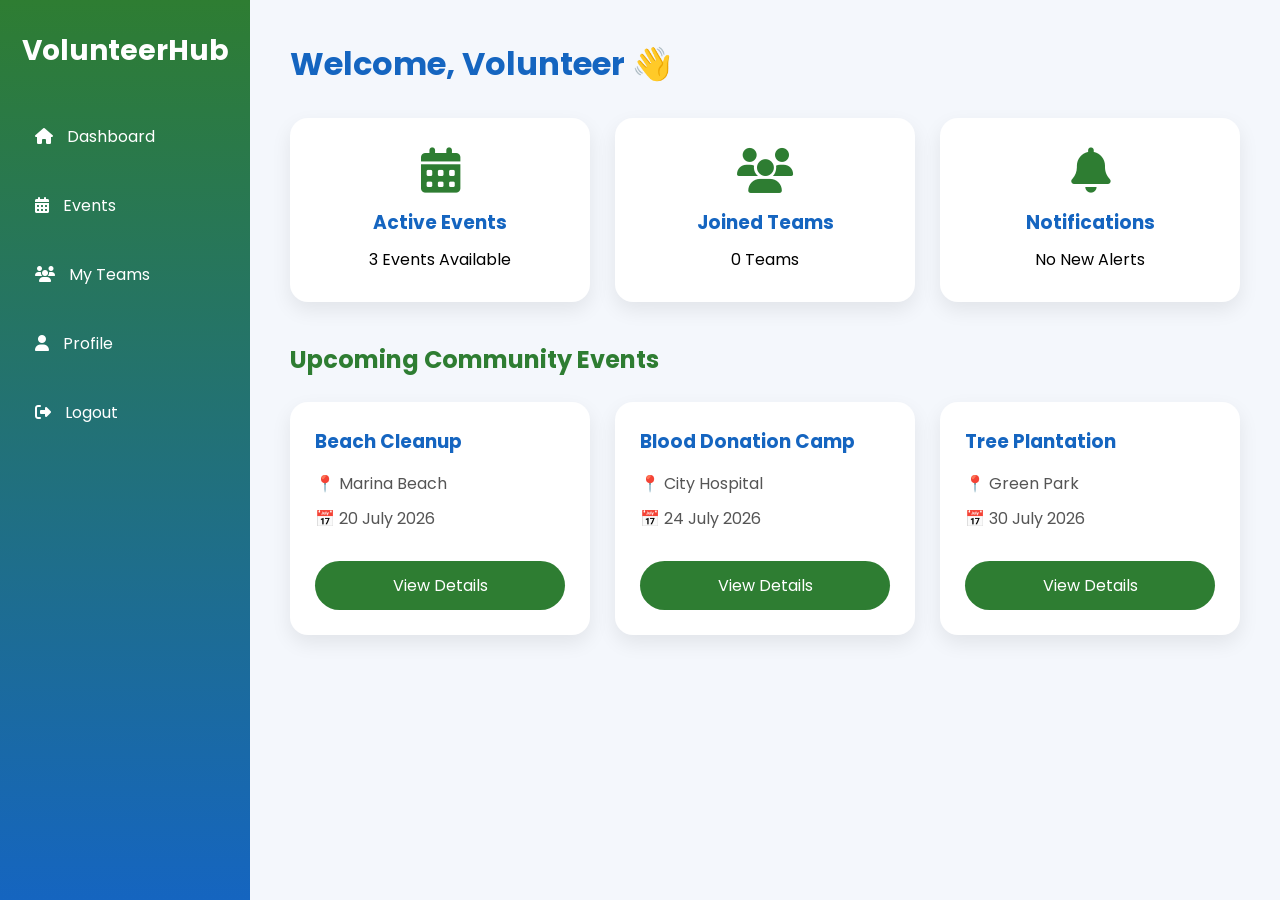
==== volunteer-dashboard.html @ 249c2041 "First commit" ====
<!DOCTYPE html>
<html lang="en">

<head>

<meta charset="UTF-8">

<meta name="viewport"
content="width=device-width, initial-scale=1.0">

<title>Volunteer Dashboard</title>

<link rel="stylesheet"
href="css/volunteer-dashboard.css">

<link href="https://fonts.googleapis.com/css2?family=Poppins:wght@300;400;500;600;700&display=swap"
rel="stylesheet">

<link rel="stylesheet"
href="https://cdnjs.cloudflare.com/ajax/libs/font-awesome/6.7.1/css/all.min.css">

</head>

<body>

<div class="sidebar">

<h2>

VolunteerHub

</h2>

<ul>

<li>

<a href="#">

<i class="fa-solid fa-house"></i>

Dashboard

</a>

</li>

<li>

<a href="#">

<i class="fa-solid fa-calendar-days"></i>

Events

</a>

</li>

<li>

<a href="#">

<i class="fa-solid fa-users"></i>

My Teams

</a>

</li>

<li>

<a href="#">

<i class="fa-solid fa-user"></i>

Profile

</a>

</li>

<li>

<a href="index.html">

<i class="fa-solid fa-right-from-bracket"></i>

Logout

</a>

</li>

</ul>

</div>


<div class="main-content">

<div class="topbar">

<h1>

Welcome, Volunteer 👋

</h1>

</div>

<div class="cards">

<div class="dashboard-card">

<i class="fa-solid fa-calendar-days"></i>

<h3>

Active Events

</h3>

<p>

3 Events Available

</p>

</div>

<div class="dashboard-card">

<i class="fa-solid fa-users"></i>

<h3>

Joined Teams

</h3>

<p>

0 Teams

</p>

</div>

<div class="dashboard-card">

<i class="fa-solid fa-bell"></i>

<h3>

Notifications

</h3>

<p>

No New Alerts

</p>

</div>

</div>

<h2 class="title">

Upcoming Community Events

</h2>

<div class="events">

<div class="event">

<h3>

Beach Cleanup

</h3>

<p>

📍 Marina Beach

</p>

<p>

📅 20 July 2026

</p>

<button>

View Details

</button>

</div>

<div class="event">

<h3>

Blood Donation Camp

</h3>

<p>

📍 City Hospital

</p>

<p>

📅 24 July 2026

</p>

<button>

View Details

</button>

</div>

<div class="event">

<h3>

Tree Plantation

</h3>

<p>

📍 Green Park

</p>

<p>

📅 30 July 2026

</p>

<a href="event-details.html">

<button>

View Details

</button>

</a>

</div>

</div>

</div>

</body>

</html>
---- css/volunteer-dashboard.css ----
/* ==========================================
            RESET
========================================== */

*{
    margin:0;
    padding:0;
    box-sizing:border-box;
    font-family:'Poppins',sans-serif;
}

body{
    display:flex;
    background:#F4F7FC;
}

/* ==========================================
            SIDEBAR
========================================== */

.sidebar{

    width:250px;

    min-height:100vh;

    background:linear-gradient(180deg,#2E7D32,#1565C0);

    color:white;

    padding:30px 20px;

    position:fixed;

}

.sidebar h2{

    text-align:center;

    margin-bottom:40px;

    font-size:28px;

}

.sidebar ul{

    list-style:none;

}

.sidebar ul li{

    margin:20px 0;

}

.sidebar ul li a{

    text-decoration:none;

    color:white;

    display:block;

    padding:12px 15px;

    border-radius:10px;

    transition:.3s;

}

.sidebar ul li a:hover{

    background:rgba(255,255,255,.2);

}

.sidebar i{

    margin-right:10px;

}

/* ==========================================
            MAIN CONTENT
========================================== */

.main-content{

    margin-left:250px;

    width:calc(100% - 250px);

    padding:40px;

}

.topbar{

    margin-bottom:30px;

}

.topbar h1{

    color:#1565C0;

}

/* ==========================================
            DASHBOARD CARDS
========================================== */

.cards{

    display:grid;

    grid-template-columns:repeat(auto-fit,minmax(220px,1fr));

    gap:25px;

    margin-bottom:40px;

}

.dashboard-card{

    background:white;

    padding:30px;

    border-radius:18px;

    text-align:center;

    box-shadow:0 8px 20px rgba(0,0,0,.08);

    transition:.3s;

}

.dashboard-card:hover{

    transform:translateY(-8px);

}

.dashboard-card i{

    font-size:45px;

    color:#2E7D32;

    margin-bottom:15px;

}

.dashboard-card h3{

    margin-bottom:10px;

    color:#1565C0;

}

/* ==========================================
            EVENTS
========================================== */

.title{

    margin-bottom:25px;

    color:#2E7D32;

}

.events{

    display:grid;

    grid-template-columns:repeat(auto-fit,minmax(280px,1fr));

    gap:25px;

}

.event{

    background:white;

    border-radius:18px;

    padding:25px;

    box-shadow:0 8px 20px rgba(0,0,0,.08);

    transition:.3s;

}

.event:hover{

    transform:translateY(-8px);

}

.event h3{

    color:#1565C0;

    margin-bottom:15px;

}

.event p{

    margin-bottom:10px;

    color:#555;

}

.event button{

    margin-top:20px;

    width:100%;

    padding:12px;

    border:none;

    border-radius:30px;

    background:#2E7D32;

    color:white;

    cursor:pointer;

    font-size:16px;

    transition:.3s;

}

.event button:hover{

    background:#1565C0;

}

/* ==========================================
            RESPONSIVE
========================================== */

@media(max-width:900px){

.sidebar{

    width:100%;

    min-height:auto;

    position:relative;

}

.main-content{

    margin-left:0;

    width:100%;

}

body{

    flex-direction:column;

}

}
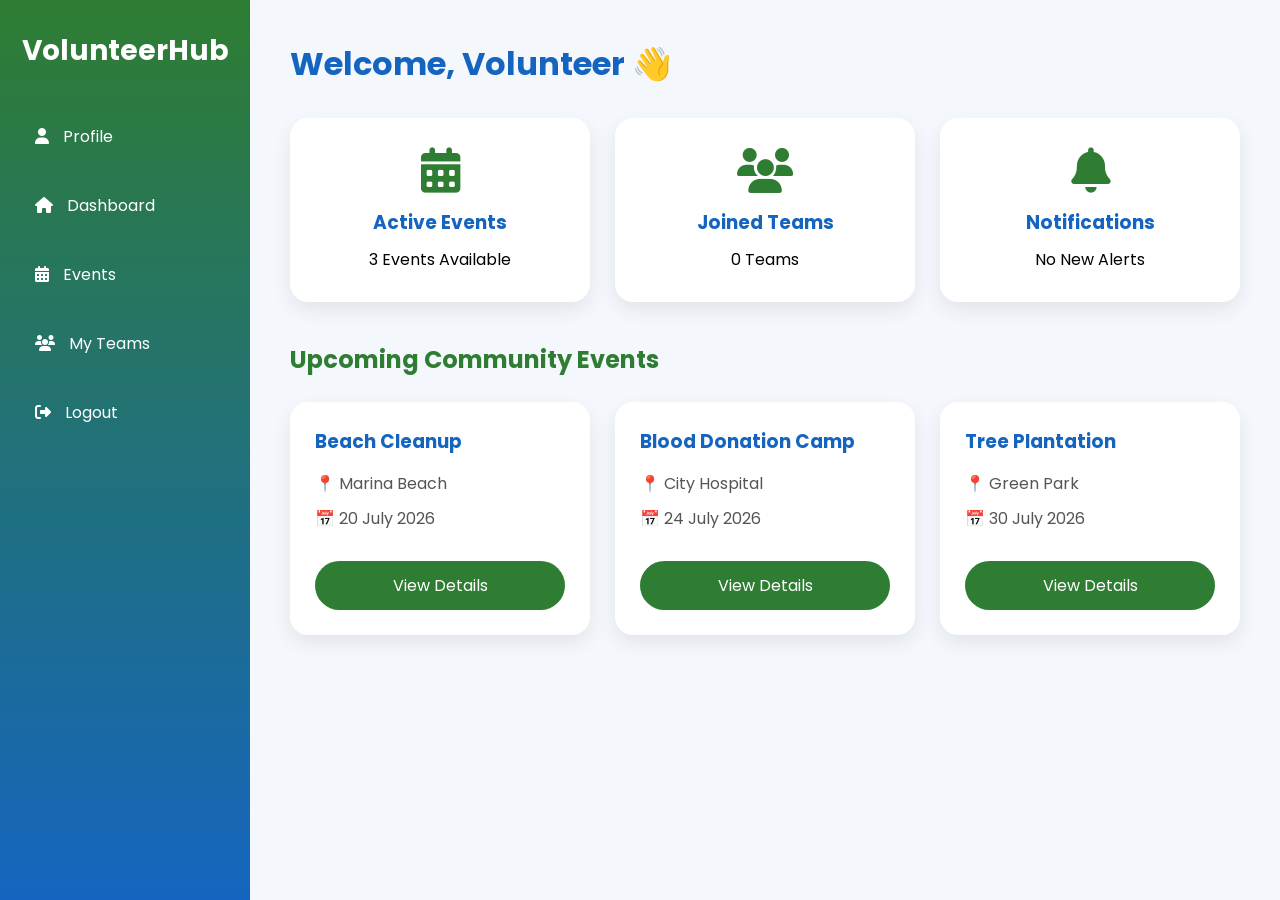
==== commit 46573ddf: "Add Profile link to sidebar navigation" ====
--- a/volunteer-dashboard.html
+++ b/volunteer-dashboard.html
@@ -32,6 +32,12 @@
 </h2>
 
 <ul>
+    <li>
+            <a href="#">
+                <i class="fa-solid fa-user"></i>
+                Profile
+            </a>
+        </li>
 
 <li>
 
@@ -71,18 +77,6 @@
 
 <li>
 
-<a href="#">
-
-<i class="fa-solid fa-user"></i>
-
-Profile
-
-</a>
-
-</li>
-
-<li>
-
 <a href="index.html">
 
 <i class="fa-solid fa-right-from-bracket"></i>
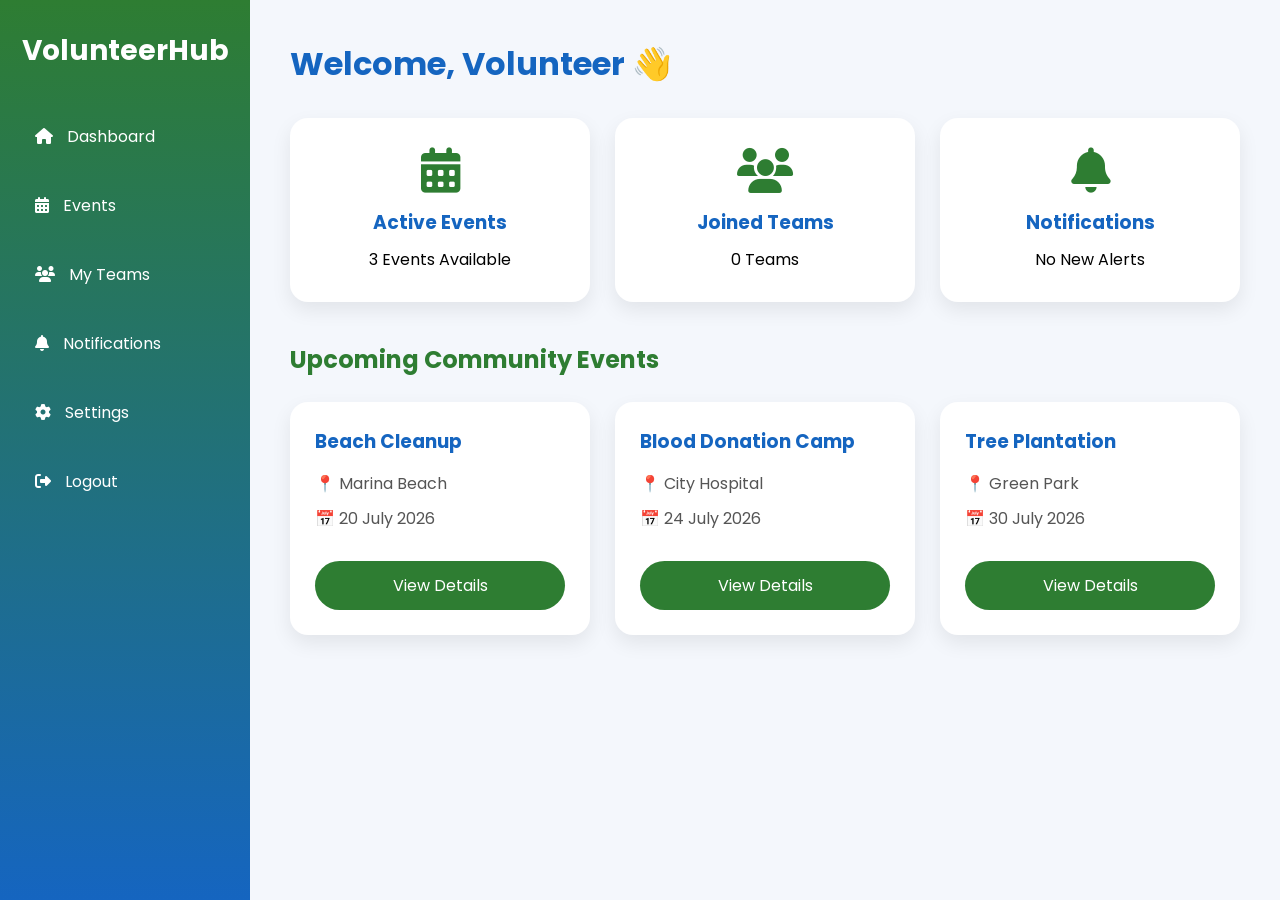
==== commit dac20315: "add event pages and update volunter dashboard" ====
--- a/volunteer-dashboard.html
+++ b/volunteer-dashboard.html
@@ -25,237 +25,235 @@
 
 <div class="sidebar">
 
-<h2>
-
-VolunteerHub
+    <h2>VolunteerHub</h2>
+
+    
+
+    <ul>
+
+        <li>
+            <a href="#">
+                <i class="fa-solid fa-house"></i>
+                Dashboard
+            </a>
+        </li>
+
+        <li>
+            <a href="#">
+                <i class="fa-solid fa-calendar-days"></i>
+                Events
+            </a>
+        </li>
+
+        <li>
+            <a href="#">
+                <i class="fa-solid fa-users"></i>
+                My Teams
+            </a>
+        </li>
+
+        <li>
+            <a href="#">
+                <i class="fa-solid fa-bell"></i>
+                Notifications
+            </a>
+        </li>
+
+        <li>
+            <a href="#">
+                <i class="fa-solid fa-gear"></i>
+                Settings
+            </a>
+        </li>
+
+        <li>
+            <a href="index.html">
+                <i class="fa-solid fa-right-from-bracket"></i>
+                Logout
+            </a>
+        </li>
+
+    </ul>
+
+</div>
+
+
+<div class="main-content">
+
+<div class="topbar">
+
+<h1>
+
+Welcome, Volunteer 👋
+
+</h1>
+
+</div>
+
+<div class="cards">
+
+<div class="dashboard-card">
+
+<i class="fa-solid fa-calendar-days"></i>
+
+<h3>
+
+Active Events
+
+</h3>
+
+<p>
+
+3 Events Available
+
+</p>
+
+</div>
+
+<div class="dashboard-card">
+
+<i class="fa-solid fa-users"></i>
+
+<h3>
+
+Joined Teams
+
+</h3>
+
+<p>
+
+0 Teams
+
+</p>
+
+</div>
+
+<div class="dashboard-card">
+
+<i class="fa-solid fa-bell"></i>
+
+<h3>
+
+Notifications
+
+</h3>
+
+<p>
+
+No New Alerts
+
+</p>
+
+</div>
+
+</div>
+
+<h2 class="title">
+
+Upcoming Community Events
 
 </h2>
 
-<ul>
-    <li>
-            <a href="#">
-                <i class="fa-solid fa-user"></i>
-                Profile
-            </a>
-        </li>
-
-<li>
-
-<a href="#">
-
-<i class="fa-solid fa-house"></i>
-
-Dashboard
+<div class="events">
+
+<div class="event">
+
+<h3>
+
+Beach Cleanup
+
+</h3>
+
+<p>
+
+📍 Marina Beach
+
+</p>
+
+<p>
+
+📅 20 July 2026
+
+</p>
+
+
+<a href="event-beach.html">
+
+    <button>
+
+        View Details
+
+    </button>
 
 </a>
 
-</li>
-
-<li>
-
-<a href="#">
-
-<i class="fa-solid fa-calendar-days"></i>
-
-Events
+
+</div>
+
+<div class="event">
+
+<h3>
+
+Blood Donation Camp
+
+</h3>
+
+<p>
+
+📍 City Hospital
+
+</p>
+
+<p>
+
+📅 24 July 2026
+
+</p>
+
+
+<a href="event-blood.html">
+
+    <button>
+
+        View Details
+
+    </button>
 
 </a>
 
-</li>
-
-<li>
-
-<a href="#">
-
-<i class="fa-solid fa-users"></i>
-
-My Teams
+
+</div>
+
+<div class="event">
+
+<h3>
+
+Tree Plantation
+
+</h3>
+
+<p>
+
+📍 Green Park
+
+</p>
+
+<p>
+
+📅 30 July 2026
+
+</p>
+
+<a href="event-tree.html">
+
+<button>
+
+View Details
+
+</button>
 
 </a>
 
-</li>
-
-<li>
-
-<a href="index.html">
-
-<i class="fa-solid fa-right-from-bracket"></i>
-
-Logout
-
-</a>
-
-</li>
-
-</ul>
-
-</div>
-
-
-<div class="main-content">
-
-<div class="topbar">
-
-<h1>
-
-Welcome, Volunteer 👋
-
-</h1>
-
-</div>
-
-<div class="cards">
-
-<div class="dashboard-card">
-
-<i class="fa-solid fa-calendar-days"></i>
-
-<h3>
-
-Active Events
-
-</h3>
-
-<p>
-
-3 Events Available
-
-</p>
-
-</div>
-
-<div class="dashboard-card">
-
-<i class="fa-solid fa-users"></i>
-
-<h3>
-
-Joined Teams
-
-</h3>
-
-<p>
-
-0 Teams
-
-</p>
-
-</div>
-
-<div class="dashboard-card">
-
-<i class="fa-solid fa-bell"></i>
-
-<h3>
-
-Notifications
-
-</h3>
-
-<p>
-
-No New Alerts
-
-</p>
-
-</div>
-
-</div>
-
-<h2 class="title">
-
-Upcoming Community Events
-
-</h2>
-
-<div class="events">
-
-<div class="event">
-
-<h3>
-
-Beach Cleanup
-
-</h3>
-
-<p>
-
-📍 Marina Beach
-
-</p>
-
-<p>
-
-📅 20 July 2026
-
-</p>
-
-<button>
-
-View Details
-
-</button>
-
-</div>
-
-<div class="event">
-
-<h3>
-
-Blood Donation Camp
-
-</h3>
-
-<p>
-
-📍 City Hospital
-
-</p>
-
-<p>
-
-📅 24 July 2026
-
-</p>
-
-<button>
-
-View Details
-
-</button>
-
-</div>
-
-<div class="event">
-
-<h3>
-
-Tree Plantation
-
-</h3>
-
-<p>
-
-📍 Green Park
-
-</p>
-
-<p>
-
-📅 30 July 2026
-
-</p>
-
-<a href="event-details.html">
-
-<button>
-
-View Details
-
-</button>
-
-</a>
-
 </div>
 
 </div>
--- a/css/volunteer-dashboard.css
+++ b/css/volunteer-dashboard.css
@@ -42,6 +42,54 @@
 
     font-size:28px;
 
+
+}
+/* ==========================================
+            PROFILE CARD
+========================================== */
+
+.profile-card{
+
+    text-align:center;
+
+    margin-bottom:30px;
+
+    padding-bottom:25px;
+
+    border-bottom:1px solid rgba(255,255,255,.2);
+
+}
+
+.profile-card img{
+
+    width:90px;
+
+    height:90px;
+
+    border-radius:50%;
+
+    border:4px solid white;
+
+    object-fit:cover;
+
+    margin-bottom:15px;
+
+}
+
+.profile-card h3{
+
+    color:white;
+
+    margin-bottom:5px;
+
+}
+
+.profile-card p{
+
+    color:#E8F5E9;
+
+    font-size:14px;
+
 }
 
 .sidebar ul{
